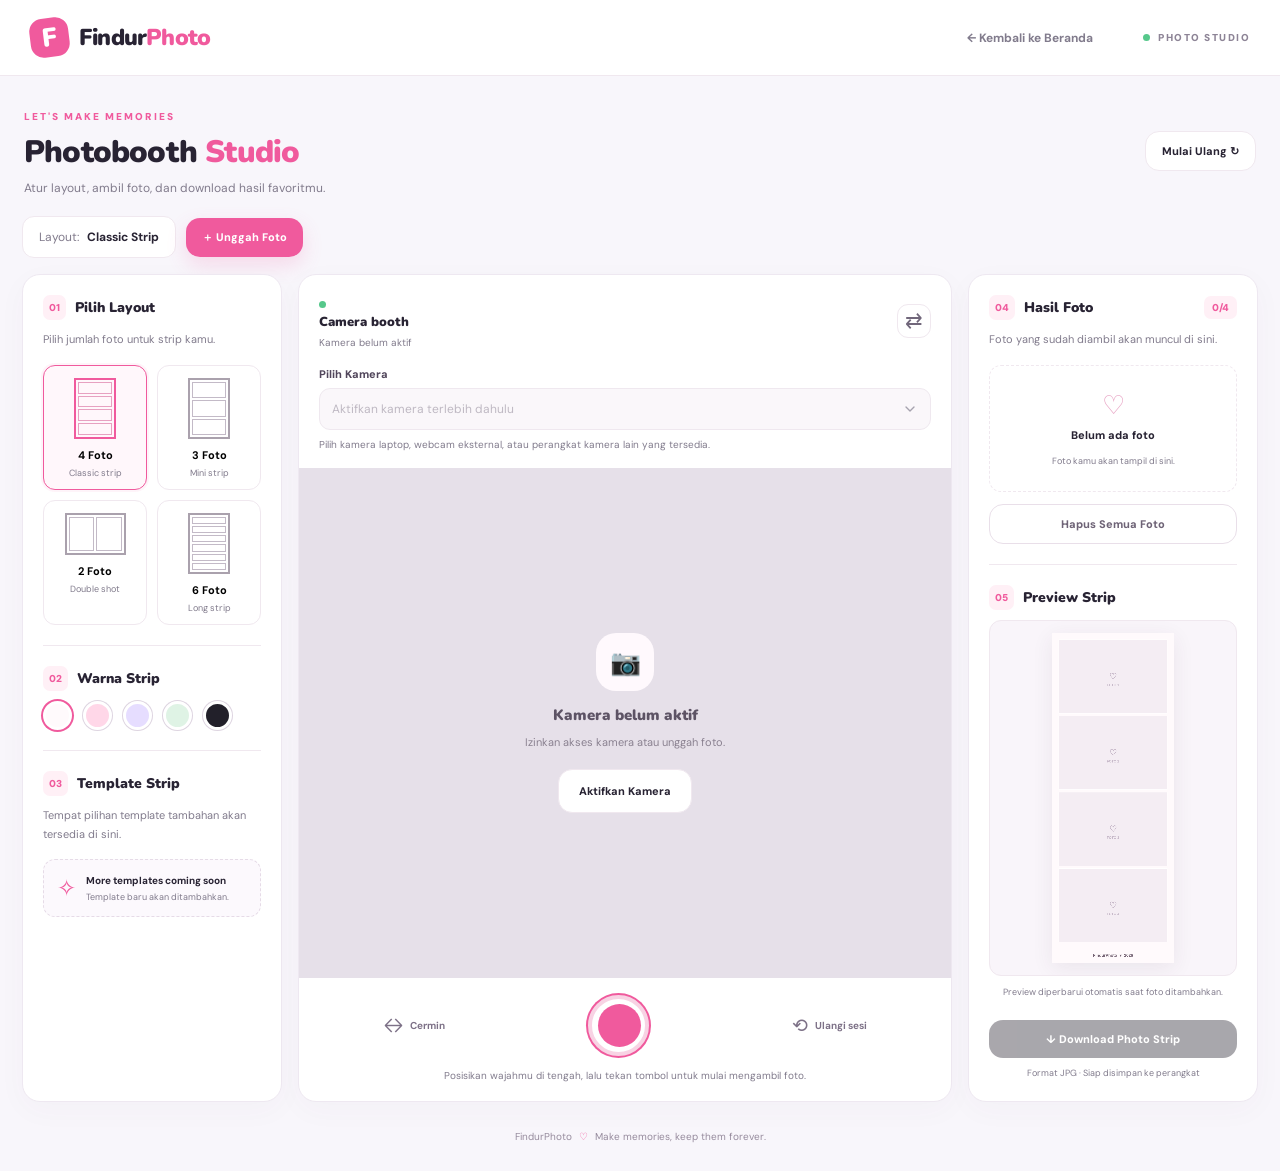
==== studio.html @ e29c5a26 "Perbaiki tampilan" ====
<!DOCTYPE html>
<html lang="id">

<head>
    <meta charset="UTF-8">
    <meta name="viewport" content="width=device-width, initial-scale=1.0">

    <title>Studio Photobooth — FindurPhoto</title>

    <link rel="stylesheet" href="style.css">
</head>

<body class="studio-page">

    <header class="site-header studio-header">

        <a class="brand" href="index.html">
            <span class="brand-mark">F</span>
            <span>
                Findur<span class="pink">Photo</span>
            </span>
        </a>

        <nav>
            <a href="index.html">← Kembali ke Beranda</a>
        </nav>

        <span class="studio-status">
            <span></span>
            PHOTO STUDIO
        </span>

    </header>

    <main class="studio-wrap">

        <div class="studio-title">

            <div>
                <span class="eyebrow">LET'S MAKE MEMORIES</span>

                <h1>
                    Photobooth <span class="pink">Studio</span>
                </h1>

                <p>
                    Atur layout, ambil foto, dan download hasil favoritmu.
                </p>
            </div>

            <button
                class="button button-light"
                id="resetAll"
                type="button"
            >
                Mulai Ulang ↻
            </button>

        </div>

        <div class="studio-toolbar">

            <span class="toolbar-pill">
                Layout:
                <strong id="layoutName">Classic Strip</strong>
            </span>

            <label class="button button-pink upload-button">
                ＋ Unggah Foto

                <input
                    id="uploadInput"
                    type="file"
                    accept="image/*"
                    multiple
                    hidden
                >
            </label>

        </div>

        <div class="studio-grid">

            <aside class="panel layout-panel">

                <div class="panel-heading">
                    <span>01</span>
                    <h2>Pilih Layout</h2>
                </div>

                <p class="muted">
                    Pilih jumlah foto untuk strip kamu.
                </p>

                <div class="layout-options" id="layoutOptions">

                    <button
                        class="layout-option active"
                        data-count="4"
                        type="button"
                    >
                        <span class="layout-icon vertical four">
                            <i></i>
                            <i></i>
                            <i></i>
                            <i></i>
                        </span>

                        <strong>4 Foto</strong>
                        <small>Classic strip</small>
                    </button>

                    <button
                        class="layout-option"
                        data-count="3"
                        type="button"
                    >
                        <span class="layout-icon vertical three">
                            <i></i>
                            <i></i>
                            <i></i>
                        </span>

                        <strong>3 Foto</strong>
                        <small>Mini strip</small>
                    </button>

                    <button
                        class="layout-option"
                        data-count="2"
                        type="button"
                    >
                        <span class="layout-icon horizontal two">
                            <i></i>
                            <i></i>
                        </span>

                        <strong>2 Foto</strong>
                        <small>Double shot</small>
                    </button>

                    <button
                        class="layout-option"
                        data-count="6"
                        type="button"
                    >
                        <span class="layout-icon vertical six">
                            <i></i>
                            <i></i>
                            <i></i>
                            <i></i>
                            <i></i>
                            <i></i>
                        </span>

                        <strong>6 Foto</strong>
                        <small>Long strip</small>
                    </button>

                </div>

                <div class="panel-divider"></div>

                <div class="panel-heading">
                    <span>02</span>
                    <h2>Warna Strip</h2>
                </div>

                <div class="color-options">

                    <button
                        class="color-choice active"
                        data-color="#fffafc"
                        aria-label="Putih"
                        style="--swatch: #fffafc"
                        type="button"
                    ></button>

                    <button
                        class="color-choice"
                        data-color="#ffd7e8"
                        aria-label="Pink"
                        style="--swatch: #ffd7e8"
                        type="button"
                    ></button>

                    <button
                        class="color-choice"
                        data-color="#e6ddff"
                        aria-label="Lilac"
                        style="--swatch: #e6ddff"
                        type="button"
                    ></button>

                    <button
                        class="color-choice"
                        data-color="#dff3e5"
                        aria-label="Mint"
                        style="--swatch: #dff3e5"
                        type="button"
                    ></button>

                    <button
                        class="color-choice"
                        data-color="#22202a"
                        aria-label="Hitam"
                        style="--swatch: #22202a"
                        type="button"
                    ></button>

                </div>

                <div class="panel-divider"></div>

                <div class="panel-heading">
                    <span>03</span>
                    <h2>Template Strip</h2>
                </div>

                <p class="muted">
                    Tempat pilihan template tambahan akan tersedia di sini.
                </p>

                <div class="template-placeholder">

                    <span>✧</span>

                    <div>
                        <strong>More templates coming soon</strong>

                        <small>
                            Template baru akan ditambahkan.
                        </small>
                    </div>

                </div>

            </aside>

            <section class="camera-panel panel">

                <div class="camera-top">

                    <div>
                        <span class="camera-live-dot"></span>

                        <strong>Camera booth</strong>

                        <small id="cameraStatus">
                            Menyiapkan kamera…
                        </small>
                    </div>

                    <button
                        class="icon-button"
                        id="switchCamera"
                        title="Ganti kamera"
                        type="button"
                    >
                        ⇄
                    </button>

                </div>

                <div class="camera-selector">

                    <label for="cameraSelect">
                        Pilih Kamera
                    </label>

                    <select id="cameraSelect" name="cameraSelect">

                        <option value="">
                            Klik Aktifkan Kamera terlebih dahulu
                        </option>

                    </select>

                    <small class="camera-selector-hint">
                        Pilih kamera laptop, webcam eksternal,
                        atau perangkat kamera lain yang tersedia.
                    </small>

                </div>

                <div class="camera-stage">

                    <video
                        id="cameraVideo"
                        autoplay
                        playsinline
                        muted
                    ></video>

                    <div
                        class="camera-placeholder"
                        id="cameraPlaceholder"
                    >

                        <div class="camera-symbol">📷</div>

                        <strong>Kamera belum aktif</strong>

                        <span>
                            Izinkan akses kamera atau unggah foto.
                        </span>

                        <button
                            class="button button-light"
                            id="enableCamera"
                            type="button"
                        >
                            Aktifkan Kamera
                        </button>

                    </div>

                    <div
                        class="countdown-overlay"
                        id="countdownOverlay"
                        hidden
                    >
                        3
                    </div>

                </div>

                <div class="camera-controls">

                    <button
                        class="control-link"
                        id="mirrorButton"
                        type="button"
                    >
                        ↔ <span>Cermin</span>
                    </button>

                    <button
                        class="shutter"
                        id="captureButton"
                        aria-label="Ambil foto"
                        type="button"
                    >
                        <span></span>
                    </button>

                    <button
                        class="control-link"
                        id="retakeButton"
                        type="button"
                    >
                        ⟲ <span>Ulangi sesi</span>
                    </button>

                </div>

                <div class="camera-hint" id="cameraHint">
                    Posisikan wajahmu di tengah, lalu tekan tombol
                    untuk mulai mengambil foto.
                </div>

            </section>

            <aside class="panel result-panel">

                <div class="panel-heading">

                    <span>04</span>

                    <h2>Hasil Foto</h2>

                    <span class="photo-counter" id="photoCounter">
                        0/4
                    </span>

                </div>

                <p class="muted">
                    Foto yang sudah diambil akan muncul di sini.
                </p>

                <div class="captured-list" id="capturedList">

                    <div class="empty-captured">
                        <span>♡</span>

                        <p>Belum ada foto</p>

                        <small>
                            Foto kamu akan tampil di sini.
                        </small>
                    </div>

                </div>

                <button
                    class="button button-outline full-button"
                    id="clearPhotos"
                    type="button"
                >
                    Hapus Semua Foto
                </button>

                <div class="panel-divider"></div>

                <div class="panel-heading">
                    <span>05</span>
                    <h2>Preview Strip</h2>
                </div>

                <div class="strip-preview-wrap">

                    <canvas
                        id="stripCanvas"
                        width="600"
                        height="1200"
                    ></canvas>

                </div>

                <p class="preview-note">
                    Preview diperbarui otomatis saat foto ditambahkan.
                </p>

                <button
                    class="button button-dark full-button"
                    id="downloadButton"
                    type="button"
                    disabled
                >
                    ↓ Download Photo Strip
                </button>

                <p class="download-note">
                    Format JPG · Siap disimpan ke perangkat
                </p>

            </aside>

        </div>

        <footer class="studio-footer">
            FindurPhoto <span>♡</span>
            Make memories, keep them forever.
        </footer>

    </main>

    <script src="studio.js"></script>

</body>
</html>
---- style.css ----
@import url('https://fonts.googleapis.com/css2?family=DM+Sans:wght@400;500;600;700&family=Nunito:wght@400;500;600;700;800;900&display=swap');

:root {
    --pink: #f05a9d;
    --pink-dark: #e7468d;
    --ink: #282333;
    --muted: #817b8c;
    --bg: #fff9fc;
    --line: #f0e8ef;
    --lilac: #eee8ff;
    --shadow: 0 16px 50px rgba(86, 53, 82, .08);
}

* {
    box-sizing: border-box;
}

html {
    scroll-behavior: smooth;
}

body {
    margin: 0;
    background: var(--bg);
    color: var(--ink);
    font-family: 'DM Sans', sans-serif;
}

a {
    color: inherit;
    text-decoration: none;
}

button,
input,
select,
textarea {
    font: inherit;
}

button {
    cursor: pointer;
}

button:focus-visible,
select:focus-visible,
input:focus-visible,
a:focus-visible {
    outline: 3px solid #f05a9d55;
    outline-offset: 3px;
}

.wrap {
    width: min(1180px, calc(100% - 48px));
    margin: auto;
}

.site-header {
    height: 88px;
    display: flex;
    align-items: center;
    justify-content: space-between;
    gap: 25px;
}

.brand {
    display: flex;
    align-items: center;
    gap: 10px;
    font: 900 23px 'Nunito', sans-serif;
    letter-spacing: -.8px;
}

.brand-mark {
    width: 39px;
    height: 39px;
    border-radius: 13px;
    background: var(--pink);
    color: white;
    display: grid;
    place-items: center;
    font-size: 26px;
    transform: rotate(-7deg);
    flex-shrink: 0;
}

.pink {
    color: var(--pink);
}

nav {
    display: flex;
    gap: 35px;
    font-size: 14px;
    font-weight: 700;
}

nav a {
    transition: color .2s ease;
}

nav a:hover,
.text-link:hover {
    color: var(--pink);
}

.button {
    display: inline-flex;
    align-items: center;
    justify-content: center;
    gap: 12px;
    border: 0;
    border-radius: 14px;
    padding: 14px 20px;
    font-size: 13px;
    font-weight: 800;
    transition: transform .2s ease, background .2s ease, box-shadow .2s ease;
    white-space: nowrap;
}

.button:hover {
    transform: translateY(-2px);
}

.button:active {
    transform: translateY(0);
}

.button-pink {
    background: var(--pink);
    color: white;
    box-shadow: 0 8px 20px #f05a9d30;
}

.button-pink:hover {
    background: var(--pink-dark);
    box-shadow: 0 10px 24px #f05a9d40;
}

.button-dark {
    background: #292531;
    color: white;
}

.button-dark:hover {
    background: #41384a;
}

.button-light {
    background: white;
    border: 1px solid var(--line);
    color: var(--ink);
}

.button-light:hover {
    border-color: #e9b3ce;
    background: #fff8fc;
}

.hero {
    min-height: 510px;
    display: grid;
    grid-template-columns: 1fr 1fr;
    align-items: center;
    padding-top: 20px;
    padding-bottom: 45px;
}

.hero-copy {
    padding: 35px 0;
}

.eyebrow {
    font-size: 10px;
    letter-spacing: 2px;
    font-weight: 900;
    color: var(--pink);
    display: inline-flex;
    align-items: center;
    gap: 8px;
}

.eyebrow-dot {
    width: 7px;
    height: 7px;
    background: var(--pink);
    border-radius: 50%;
}

h1,
h2,
h3,
p {
    margin-top: 0;
}

.hero h1 {
    font: 900 clamp(43px, 5vw, 66px)/1.08 'Nunito', sans-serif;
    letter-spacing: -2px;
    margin: 20px 0;
}

.hero-copy > p {
    font-size: 15px;
    line-height: 1.9;
    color: var(--muted);
    max-width: 465px;
}

.hero-actions {
    display: flex;
    align-items: center;
    gap: 25px;
    margin-top: 27px;
}

.text-link {
    font-size: 13px;
    font-weight: 800;
    transition: color .2s ease;
}

.hero-note {
    display: flex;
    align-items: center;
    gap: 12px;
    margin-top: 32px;
    color: var(--muted);
    font-size: 12px;
}

.avatar-stack {
    display: flex;
}

.avatar-stack span {
    width: 27px;
    height: 27px;
    border-radius: 50%;
    display: grid;
    place-items: center;
    background: #ffe0ee;
    border: 2px solid var(--bg);
    margin-right: -7px;
    color: #d94b8a;
}

.avatar-stack span:nth-child(2) {
    background: #e8e0ff;
}

.avatar-stack span:nth-child(3) {
    background: #dff3e5;
}

.hero-art {
    height: 440px;
    position: relative;
    display: flex;
    align-items: center;
    justify-content: center;
    background: radial-gradient(
        ellipse at center,
        #ffe8f2 0,
        rgba(255, 232, 242, .5) 42%,
        transparent 70%
    );
}

.photo-card {
    background: white;
    padding: 12px 12px 16px;
    box-shadow: 0 18px 55px #9e6c8830;
    border-radius: 4px;
    width: 155px;
    position: absolute;
}

.photo-card-back {
    transform: rotate(-13deg) translate(-80px, 12px);
}

.photo-card-front {
    transform: rotate(8deg) translate(55px, 5px);
    z-index: 2;
}

.mock-photo {
    height: 95px;
    border-radius: 2px;
    margin-bottom: 7px;
    display: grid;
    place-items: center;
    font-size: 32px;
    color: #fff;
}

.mock-a {
    background: linear-gradient(140deg, #e8bad0, #8e647c);
}

.mock-b {
    background: linear-gradient(140deg, #d7c3f0, #9a83ba);
}

.mock-c {
    background: linear-gradient(140deg, #f4c6c8, #d98eaa);
}

.mock-d {
    height: 104px;
    background: linear-gradient(140deg, #e9c5d4, #b57b98);
}

.mock-e {
    height: 104px;
    background: linear-gradient(140deg, #b7a8d9, #8a79ae);
}

.mock-f {
    height: 104px;
    background: linear-gradient(140deg, #eac7ab, #cb8b88);
}

.mock-caption {
    text-align: center;
    font: 800 8px 'Nunito', sans-serif;
    letter-spacing: 1px;
    color: #8d7b8c;
    padding-top: 3px;
}

.sticker {
    position: absolute;
    z-index: 3;
    right: 8%;
    bottom: 36px;
    transform: rotate(9deg);
    background: #fff0a9;
    border-radius: 50%;
    width: 86px;
    height: 86px;
    display: grid;
    place-content: center;
    text-align: center;
    font: 900 14px 'Nunito', sans-serif;
    box-shadow: 0 8px 25px #8e6d4c20;
}

.sticker span {
    color: var(--pink);
}

.sparkle {
    position: absolute;
    color: var(--pink);
    font-size: 35px;
}

.sparkle-one {
    top: 48px;
    right: 16%;
}

.sparkle-two {
    left: 12%;
    bottom: 76px;
}

.feature-band {
    display: grid;
    grid-template-columns: repeat(3, 1fr);
    background: white;
    border: 1px solid #f5edf3;
    border-radius: 22px;
    padding: 26px 30px;
    box-shadow: var(--shadow);
    gap: 15px;
}

.feature {
    display: flex;
    align-items: center;
    gap: 15px;
    padding: 5px 15px;
    border-right: 1px solid var(--line);
}

.feature:last-child {
    border: 0;
}

.feature-icon {
    width: 45px;
    height: 45px;
    flex-shrink: 0;
    border-radius: 15px;
    display: grid;
    place-items: center;
    font-size: 22px;
    font-weight: 900;
}

.pink-bg {
    background: #ffe2ef;
    color: var(--pink);
}

.lilac-bg {
    background: #eee6ff;
    color: #9474dd;
}

.yellow-bg {
    background: #fff0cb;
    color: #d69a27;
}

.feature h3 {
    font: 800 14px 'Nunito', sans-serif;
    margin: 0 0 5px;
}

.feature p {
    font-size: 11px;
    color: var(--muted);
    margin: 0;
}

.how-section {
    padding: 100px 0 80px;
}

.section-heading {
    text-align: center;
    max-width: 530px;
    margin: 0 auto 38px;
}

.section-heading h2,
.inspiration h2 {
    font: 900 34px 'Nunito', sans-serif;
    letter-spacing: -1px;
    margin: 12px 0;
}

.section-heading p,
.inspiration p {
    color: var(--muted);
    font-size: 13px;
    line-height: 1.8;
}

.steps {
    display: grid;
    grid-template-columns: repeat(3, 1fr);
    gap: 20px;
}

.steps article {
    position: relative;
    padding: 27px;
    border-radius: 20px;
    background: white;
    border: 1px solid var(--line);
}

.step-number {
    font: 900 12px 'Nunito', sans-serif;
    color: var(--pink);
}

.step-emoji {
    font-size: 32px;
    margin: 22px 0 16px;
}

.steps h3 {
    font: 900 17px 'Nunito', sans-serif;
    margin-bottom: 9px;
}

.steps p {
    font-size: 12px;
    line-height: 1.8;
    color: var(--muted);
    margin-bottom: 0;
}

.inspiration {
    padding: 33px 38px;
    border-radius: 24px;
    background: #f9e7f1;
    display: flex;
    align-items: center;
    justify-content: space-between;
    margin-bottom: 65px;
    gap: 24px;
}

.inspiration h2 {
    margin-bottom: 7px;
}

.inspiration p {
    margin: 0;
}

.site-footer {
    min-height: 82px;
    display: flex;
    align-items: center;
    justify-content: space-between;
    border-top: 1px solid var(--line);
    font-size: 11px;
    color: var(--muted);
    gap: 16px;
}

.site-footer .brand {
    color: var(--ink);
    font-size: 18px;
}

.site-footer .brand-mark {
    width: 30px;
    height: 30px;
    font-size: 19px;
    border-radius: 10px;
}

.studio-page {
    background: #f8f6fb;
    min-height: 100vh;
}

.studio-header {
    padding: 0 30px;
    background: #fff;
    border-bottom: 1px solid var(--line);
    height: 76px;
    display: flex;
    align-items: center;
}

.studio-header nav {
    margin-left: auto;
    margin-right: 25px;
}

.studio-header nav a {
    font-size: 12px;
    color: var(--muted);
}

.studio-status {
    font-size: 10px;
    letter-spacing: 1.5px;
    font-weight: 900;
    color: #8d8496;
    display: flex;
    align-items: center;
    gap: 8px;
}

.studio-status span,
.camera-live-dot {
    width: 7px;
    height: 7px;
    border-radius: 50%;
    background: #56c88b;
    display: inline-block;
    flex-shrink: 0;
}

.studio-wrap {
    width: min(1440px, calc(100% - 44px));
    margin: 0 auto;
}

.studio-title {
    display: flex;
    justify-content: space-between;
    align-items: center;
    padding: 28px 2px 18px;
    gap: 16px;
}

.studio-title h1 {
    font: 900 31px 'Nunito', sans-serif;
    letter-spacing: -.8px;
    margin: 6px 0;
}

.studio-title p {
    font-size: 12px;
    color: var(--muted);
    margin: 0;
    line-height: 1.6;
}

.studio-title .button {
    font-size: 11px;
    padding: 12px 16px;
}

.studio-toolbar {
    display: flex;
    align-items: center;
    gap: 10px;
    margin-bottom: 16px;
}

.toolbar-pill {
    background: #fff;
    border: 1px solid var(--line);
    border-radius: 12px;
    padding: 12px 16px;
    font-size: 12px;
    color: var(--muted);
}

.toolbar-pill strong {
    color: var(--ink);
    margin-left: 5px;
}

.upload-button {
    font-size: 11px;
    padding: 12px 16px;
    cursor: pointer;
}

.studio-grid {
    display: grid;
    grid-template-columns: 260px minmax(360px, 1fr) 290px;
    gap: 16px;
    align-items: stretch;
}

.panel {
    background: white;
    border: 1px solid #eee8f1;
    border-radius: 18px;
    padding: 20px;
    box-shadow: 0 8px 30px #51405c08;
    min-width: 0;
}

.panel-heading {
    display: flex;
    align-items: center;
    gap: 9px;
    margin-bottom: 10px;
}

.panel-heading > span:first-child {
    font-size: 10px;
    font-weight: 900;
    color: var(--pink);
    background: #fff0f6;
    border-radius: 7px;
    padding: 6px;
}

.panel-heading h2 {
    font: 900 14px 'Nunito', sans-serif;
    margin: 0;
    flex: 1;
}

.muted {
    font-size: 11px;
    color: var(--muted);
    line-height: 1.7;
    margin-bottom: 16px;
}

.layout-options {
    display: grid;
    grid-template-columns: 1fr 1fr;
    gap: 10px;
}

.layout-option {
    border: 1px solid var(--line);
    border-radius: 12px;
    background: #fff;
    padding: 12px 6px 10px;
    display: flex;
    align-items: center;
    flex-direction: column;
    gap: 5px;
    min-width: 0;
    transition: border-color .2s ease, background .2s ease;
}

.layout-option:hover {
    border-color: #edb2cd;
}

.layout-option.active {
    border: 1.5px solid var(--pink);
    background: #fff7fb;
    box-shadow: 0 0 0 2px #f05a9d10;
}

.layout-option strong {
    font-size: 11px;
}

.layout-option small {
    font-size: 9px;
    color: var(--muted);
}

.layout-icon {
    width: 42px;
    height: 61px;
    border: 2px solid #aaa1ad;
    padding: 2px;
    display: flex;
    gap: 2px;
    margin-bottom: 4px;
}

.layout-icon.vertical {
    flex-direction: column;
}

.layout-icon.horizontal {
    width: 61px;
    height: 42px;
    flex-direction: row;
}

.layout-icon i {
    display: block;
    border: 1px solid #c3bac7;
    flex: 1;
    min-height: 0;
}

.layout-option.active .layout-icon {
    border-color: var(--pink);
}

.layout-option.active .layout-icon i {
    border-color: #e7a1c1;
}

.panel-divider {
    height: 1px;
    background: var(--line);
    margin: 20px 0;
}

.color-options {
    display: flex;
    flex-wrap: wrap;
    gap: 11px;
}

.color-choice {
    width: 29px;
    height: 29px;
    flex-shrink: 0;
    border-radius: 50%;
    background: var(--swatch);
    border: 3px solid white;
    box-shadow: 0 0 0 1px #ded5e1;
    transition: box-shadow .2s ease, transform .2s ease;
}

.color-choice:hover {
    transform: scale(1.08);
}

.color-choice.active {
    box-shadow: 0 0 0 2px var(--pink);
}

.template-placeholder {
    border: 1px dashed #e6dbe7;
    background: #fcf9fd;
    border-radius: 12px;
    padding: 13px;
    display: flex;
    align-items: center;
    gap: 10px;
}

.template-placeholder > span {
    font-size: 23px;
    color: var(--pink);
}

.template-placeholder strong,
.template-placeholder small {
    display: block;
}

.template-placeholder strong {
    font-size: 10px;
}

.template-placeholder small {
    font-size: 9px;
    color: var(--muted);
    margin-top: 4px;
}

.camera-panel {
    padding: 0;
    overflow: hidden;
    display: flex;
    flex-direction: column;
}

.camera-top {
    display: flex;
    align-items: center;
    justify-content: space-between;
    gap: 12px;
    padding: 17px 20px;
}

.camera-top > div {
    min-width: 0;
}

.camera-top strong {
    font: 900 13px 'Nunito', sans-serif;
    display: block;
}

.camera-top small {
    font-size: 10px;
    color: var(--muted);
    display: block;
    margin-top: 4px;
    line-height: 1.5;
}

.camera-live-dot {
    margin-right: 6px;
}

.icon-button {
    width: 34px;
    height: 34px;
    flex-shrink: 0;
    border-radius: 11px;
    border: 1px solid var(--line);
    background: white;
    font-size: 21px;
    color: #71677b;
    display: grid;
    place-items: center;
    transition: background .2s ease, border-color .2s ease;
}

.icon-button:hover {
    background: #fff4f9;
    border-color: #edb2cd;
}

.camera-selector {
    padding: 0 20px 15px;
    display: flex;
    flex-direction: column;
    gap: 7px;
}

.camera-selector label {
    color: #51465b;
    font-size: 11px;
    font-weight: 800;
}

.camera-selector select {
    width: 100%;
    min-width: 0;
    min-height: 42px;
    padding: 10px 38px 10px 12px;
    border: 1px solid #e9dfe9;
    border-radius: 11px;
    background-color: #fff;
    color: var(--ink);
    font-size: 12px;
    outline: none;
    cursor: pointer;
    appearance: none;
    -webkit-appearance: none;
    background-image: url("data:image/svg+xml,%3Csvg xmlns='http://www.w3.org/2000/svg' width='16' height='16' viewBox='0 0 24 24' fill='none' stroke='%23817b8c' stroke-width='2' stroke-linecap='round' stroke-linejoin='round'%3E%3Cpath d='m6 9 6 6 6-6'/%3E%3C/svg%3E");
    background-repeat: no-repeat;
    background-position: right 12px center;
    transition: border-color .2s ease, box-shadow .2s ease;
}

.camera-selector select:hover {
    border-color: #e6b1cb;
}

.camera-selector select:focus {
    border-color: var(--pink);
    box-shadow: 0 0 0 3px #f05a9d18;
}

.camera-selector select:disabled {
    background-color: #f8f5f8;
    color: #a49baa;
    cursor: not-allowed;
}

.camera-selector select option {
    background: white;
    color: var(--ink);
    padding: 8px;
}

.camera-selector-hint {
    font-size: 10px;
    line-height: 1.6;
    color: var(--muted);
}

.camera-stage {
    position: relative;
    width: 100%;
    background: #e6e0e9;
    min-height: 350px;
    flex: 1;
    overflow: hidden;
    display: flex;
    align-items: center;
    justify-content: center;
    isolation: isolate;
}

.camera-stage video {
    width: 100%;
    height: 100%;
    min-height: 350px;
    max-height: 560px;
    object-fit: cover;
    display: none;
    transform: scaleX(1);
    background: #e6e0e9;
}

.camera-stage video.active {
    display: block;
}

.camera-placeholder {
    position: absolute;
    inset: 0;
    display: flex;
    flex-direction: column;
    align-items: center;
    justify-content: center;
    gap: 9px;
    text-align: center;
    padding: 25px;
    color: #5d5365;
}

.camera-placeholder[hidden] {
    display: none;
}

.camera-symbol {
    width: 58px;
    height: 58px;
    border-radius: 20px;
    background: #fff9fd;
    display: grid;
    place-items: center;
    font-size: 25px;
    margin-bottom: 5px;
}

.camera-placeholder strong {
    font: 900 15px 'Nunito', sans-serif;
}

.camera-placeholder span {
    font-size: 11px;
    color: #8a8190;
    margin-bottom: 8px;
    line-height: 1.6;
}

.camera-placeholder .button {
    font-size: 11px;
}

.countdown-overlay {
    position: absolute;
    inset: 0;
    z-index: 3;
    display: grid;
    place-items: center;
    background: #21172b44;
    color: white;
    font: 900 100px 'Nunito', sans-serif;
    text-shadow: 0 3px 15px #0005;
    pointer-events: none;
}

.countdown-overlay[hidden] {
    display: none;
}

.camera-controls {
    display: flex;
    align-items: center;
    justify-content: space-around;
    gap: 10px;
    padding: 17px 14px 12px;
}

.control-link {
    border: 0;
    background: transparent;
    color: #7d7187;
    display: flex;
    align-items: center;
    justify-content: center;
    gap: 7px;
    font-size: 19px;
    padding: 8px;
    border-radius: 10px;
    transition: color .2s ease, background .2s ease;
}

.control-link:hover {
    color: var(--pink);
    background: #fff4f9;
}

.control-link span {
    font-size: 10px;
    font-weight: 700;
}

.shutter {
    width: 61px;
    height: 61px;
    flex-shrink: 0;
    border-radius: 50%;
    border: 4px solid #f8d3e4;
    background: white;
    display: grid;
    place-items: center;
    box-shadow: 0 0 0 2px var(--pink);
    transition: transform .2s ease, box-shadow .2s ease;
}

.shutter:hover:not(:disabled) {
    transform: scale(1.04);
    box-shadow: 0 0 0 3px var(--pink), 0 5px 15px #f05a9d35;
}

.shutter span {
    width: 43px;
    height: 43px;
    border-radius: 50%;
    background: var(--pink);
    display: block;
}

.shutter:disabled {
    opacity: .5;
    cursor: wait;
    transform: none;
}

.camera-hint {
    text-align: center;
    color: var(--muted);
    font-size: 10px;
    line-height: 1.6;
    padding: 0 12px 17px;
    margin: 0;
}

.photo-counter {
    font-size: 10px;
    color: var(--pink);
    font-weight: 900;
    background: #fff0f6;
    padding: 5px 8px;
    border-radius: 7px;
    white-space: nowrap;
}

.captured-list {
    display: grid;
    grid-template-columns: 1fr 1fr;
    gap: 8px;
    max-height: 220px;
    overflow: auto;
    overscroll-behavior: contain;
}

.empty-captured {
    grid-column: 1 / -1;
    text-align: center;
    padding: 22px 4px;
    border: 1px dashed var(--line);
    border-radius: 12px;
    color: var(--muted);
}

.empty-captured > span {
    font-size: 26px;
    color: #e7a2c3;
}

.empty-captured p {
    font-size: 11px;
    font-weight: 800;
    color: var(--ink);
    margin: 6px 0;
}

.empty-captured small {
    font-size: 9px;
    line-height: 1.6;
}

.captured-item {
    position: relative;
    aspect-ratio: 4 / 3;
    border-radius: 9px;
    overflow: hidden;
    background: #f4edf4;
}

.captured-item img {
    width: 100%;
    height: 100%;
    object-fit: cover;
    display: block;
}

.captured-item span {
    position: absolute;
    top: 5px;
    left: 5px;
    background: #ffffffdf;
    border-radius: 6px;
    font-size: 9px;
    font-weight: 900;
    padding: 4px 6px;
}

.captured-item button {
    position: absolute;
    right: 5px;
    top: 5px;
    width: 23px;
    height: 23px;
    border: 0;
    border-radius: 50%;
    background: #fff;
    color: #d94b8a;
    display: grid;
    place-items: center;
    padding: 0;
    transition: background .2s ease;
}

.captured-item button:hover {
    background: #ffe5f0;
}

.button-outline {
    background: #fff;
    border: 1px solid #e9dfe9;
    color: #6e6376;
}

.button-outline:hover {
    background: #fff7fb;
    border-color: #e9b3ce;
}

.full-button {
    width: 100%;
    font-size: 11px;
    padding: 12px;
    margin-top: 12px;
}

.strip-preview-wrap {
    width: 100%;
    background: #f9f5fa;
    border: 1px solid var(--line);
    border-radius: 12px;
    padding: 12px;
    display: flex;
    justify-content: center;
    align-items: flex-start;
    max-height: 360px;
    overflow: auto;
    overscroll-behavior: contain;
}

#stripCanvas {
    display: block;
    width: auto;
    height: auto;
    max-width: 100%;
    max-height: 330px;
    object-fit: contain;
    box-shadow: 0 5px 20px #45364b15;
}

.preview-note,
.download-note {
    font-size: 9px;
    line-height: 1.6;
    text-align: center;
    color: var(--muted);
    margin: 9px 0;
}

.button-dark:disabled {
    opacity: .4;
    cursor: not-allowed;
    transform: none;
}

.download-note {
    margin: 8px 0 0;
}

.studio-footer {
    text-align: center;
    padding: 28px 0;
    color: #968b9d;
    font-size: 10px;
}

.studio-footer span {
    color: var(--pink);
    padding: 0 4px;
}

@media (max-width: 1050px) {
    .studio-grid {
        grid-template-columns: 230px minmax(0, 1fr);
    }

    .result-panel {
        grid-column: 1 / -1;
        display: grid;
        grid-template-columns: minmax(0, 1fr) minmax(0, 1fr);
        gap: 0 22px;
    }

    .result-panel > .panel-heading:first-child,
    .result-panel > p,
    .captured-list,
    .result-panel > .button-outline {
        grid-column: 1;
    }

    .result-panel > .panel-divider,
    .result-panel > .panel-heading:nth-of-type(2),
    .strip-preview-wrap,
    .preview-note,
    .result-panel > .button-dark,
    .download-note {
        grid-column: 2;
    }

    .result-panel > .panel-divider {
        grid-row: 1;
    }

    .result-panel > .panel-heading:nth-of-type(2) {
        grid-row: 2;
    }

    .strip-preview-wrap {
        grid-row: 3 / 5;
    }

    .preview-note {
        grid-row: 5;
    }

    .result-panel > .button-dark {
        grid-row: 6;
    }

    .download-note {
        grid-row: 7;
    }

    .captured-list {
        max-height: 240px;
    }

    .hero-art {
        transform: scale(.92);
    }
}

@media (max-width: 700px) {
    .wrap {
        width: calc(100% - 32px);
    }

    .site-header {
        height: 72px;
    }

    .site-header nav {
        display: none;
    }

    .header-cta {
        font-size: 11px;
        padding: 11px 13px;
    }

    .brand {
        font-size: 20px;
    }

    .hero {
        grid-template-columns: 1fr;
        padding-top: 5px;
    }

    .hero-copy {
        padding: 38px 0 5px;
    }

    .hero h1 {
        font-size: 49px;
    }

    .hero-art {
        height: 330px;
        transform: none;
    }

    .photo-card {
        width: 125px;
    }

    .mock-photo {
        height: 74px;
    }

    .mock-d,
    .mock-e,
    .mock-f {
        height: 82px;
    }

    .photo-card-back {
        transform: rotate(-13deg) translate(-55px, 5px);
    }

    .photo-card-front {
        transform: rotate(8deg) translate(43px, 0);
    }

    .feature-band {
        grid-template-columns: 1fr;
        padding: 15px 18px;
        gap: 0;
    }

    .feature {
        border-right: 0;
        border-bottom: 1px solid var(--line);
        padding: 13px 4px;
    }

    .feature:last-child {
        border-bottom: 0;
    }

    .how-section {
        padding: 65px 0 55px;
    }

    .section-heading h2,
    .inspiration h2 {
        font-size: 28px;
    }

    .steps {
        grid-template-columns: 1fr;
    }

    .steps article {
        padding: 20px;
    }

    .step-emoji {
        margin: 12px 0;
    }

    .inspiration {
        padding: 25px;
        display: block;
    }

    .inspiration .button {
        margin-top: 20px;
    }

    .site-footer {
        gap: 12px;
        flex-wrap: wrap;
        padding: 20px 0;
    }

    .site-footer > span {
        font-size: 9px;
    }

    .studio-header {
        padding: 0 16px;
        gap: 12px;
    }

    .studio-header nav {
        display: block;
        margin: 0 auto 0 0;
        gap: 12px;
    }

    .studio-header nav a {
        font-size: 11px;
    }

    .studio-status {
        display: none;
    }

    .studio-wrap {
        width: calc(100% - 24px);
    }

    .studio-title {
        align-items: flex-start;
        gap: 10px;
        padding-top: 22px;
    }

    .studio-title h1 {
        font-size: 26px;
    }

    .studio-title p {
        max-width: 240px;
        line-height: 1.6;
    }

    .studio-title .button {
        font-size: 10px;
        padding: 10px;
    }

    .studio-grid {
        grid-template-columns: minmax(0, 1fr);
        gap: 13px;
    }

    .layout-panel {
        order: 1;
    }

    .camera-panel {
        order: 0;
    }

    .result-panel {
        order: 2;
        display: block;
    }

    .layout-options {
        grid-template-columns: repeat(4, minmax(0, 1fr));
        gap: 6px;
    }

    .layout-option {
        padding: 10px 3px;
    }

    .layout-option strong {
        font-size: 10px;
    }

    .layout-option small {
        font-size: 8px;
    }

    .layout-icon {
        transform: scale(.85);
        margin: -2px 0 0;
    }

    .studio-toolbar {
        flex-wrap: wrap;
    }

    .toolbar-pill,
    .upload-button {
        padding: 10px 12px;
        font-size: 11px;
    }

    .camera-top {
        padding: 15px 16px;
    }

    .camera-selector {
        padding: 0 16px 13px;
    }

    .camera-selector select {
        min-height: 44px;
        font-size: 12px;
    }

    .camera-stage,
    .camera-stage video {
        min-height: 280px;
    }

    .camera-stage video {
        max-height: 420px;
    }

    .camera-placeholder {
        padding: 18px;
    }

    .camera-placeholder strong {
        font-size: 14px;
    }

    .camera-placeholder span {
        max-width: 260px;
    }

    .camera-controls {
        padding: 14px 10px 10px;
    }

    .control-link {
        gap: 5px;
        font-size: 17px;
        padding: 7px 5px;
    }

    .control-link span {
        font-size: 9px;
    }

    .shutter {
        width: 56px;
        height: 56px;
    }

    .shutter span {
        width: 39px;
        height: 39px;
    }

    .camera-hint {
        padding: 0 14px 15px;
    }

    .captured-list {
        max-height: 300px;
    }

    .strip-preview-wrap {
        max-height: 430px;
    }

    #stripCanvas {
        max-height: 400px;
    }

    .studio-footer {
        padding: 22px 0;
    }
}

@media (max-width: 380px) {
    .brand {
        font-size: 17px;
        gap: 7px;
    }

    .brand-mark {
        width: 34px;
        height: 34px;
        font-size: 22px;
    }

    .studio-header {
        padding: 0 10px;
    }

    .studio-header nav {
        gap: 8px;
    }

    .studio-header nav a {
        font-size: 10px;
    }

    .studio-title {
        flex-direction: column;
    }

    .studio-title p {
        max-width: none;
    }

    .studio-title .button {
        align-self: flex-start;
    }

    .panel {
        padding: 15px;
    }

    .camera-panel {
        padding: 0;
    }

    .camera-selector {
        padding: 0 15px 12px;
    }

    .camera-stage,
    .camera-stage video {
        min-height: 240px;
    }

    .layout-options {
        gap: 4px;
    }

    .layout-option strong {
        font-size: 9px;
    }

    .layout-option small {
        font-size: 7px;
    }
}
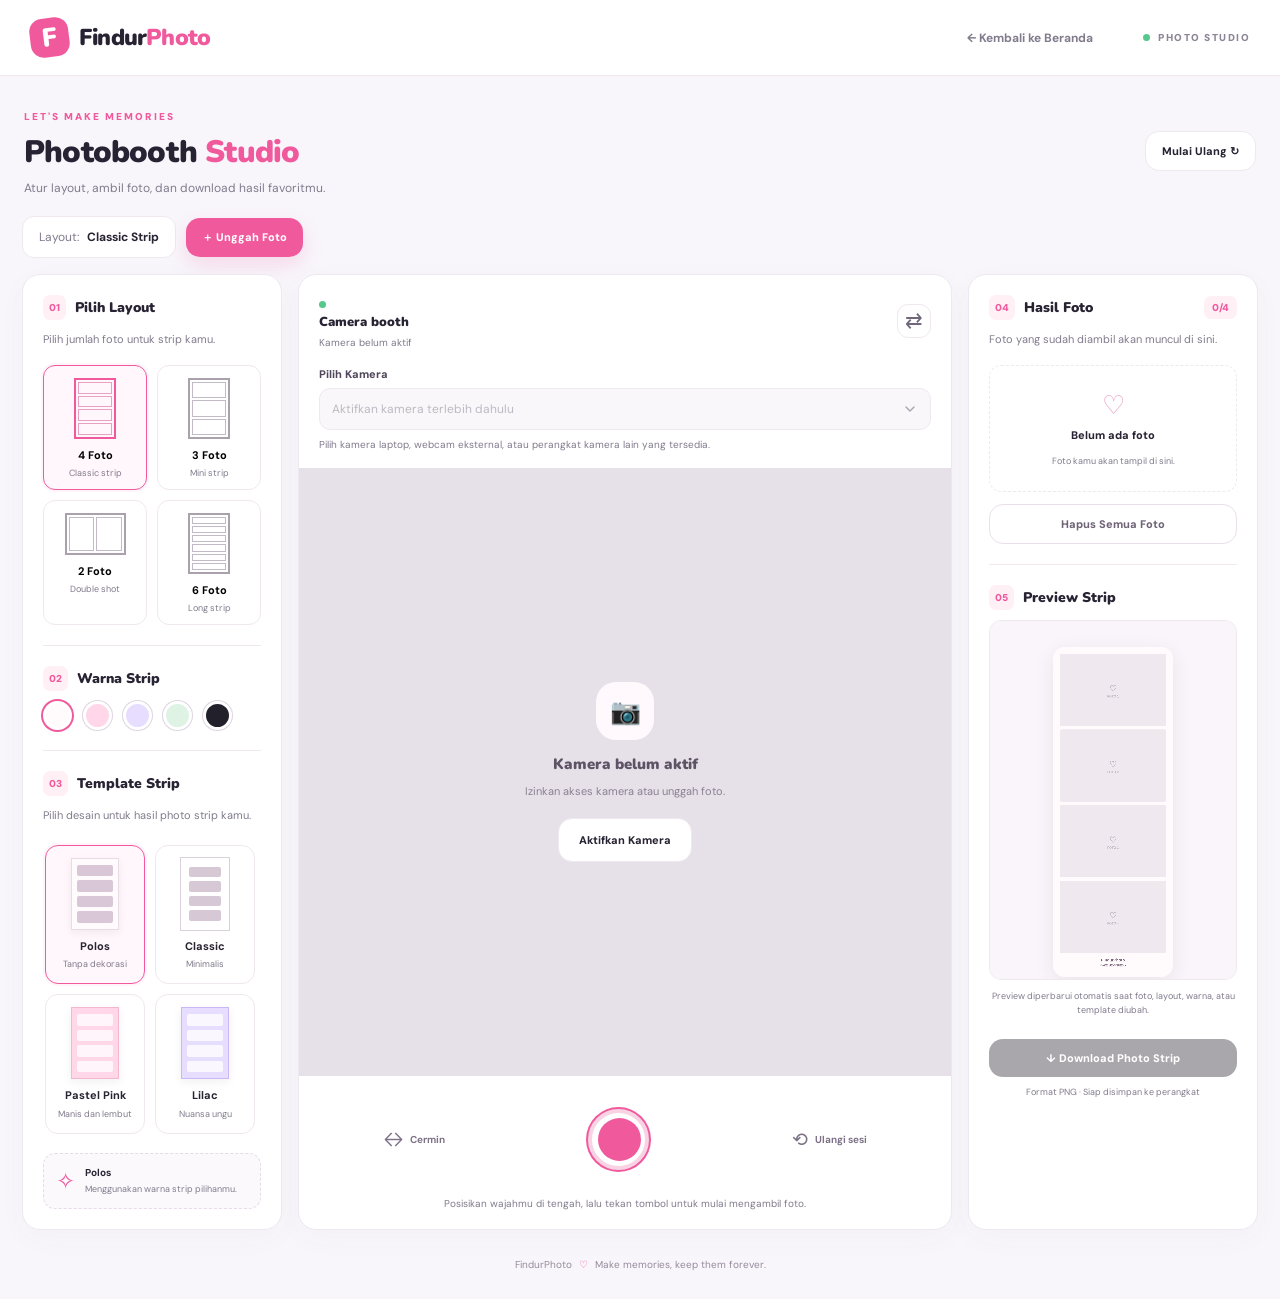
==== commit 7fe0cefb: "Add opsi template" ====
--- a/studio.html
+++ b/studio.html
@@ -1,452 +1,164 @@
 <!DOCTYPE html>
 <html lang="id">
-
 <head>
     <meta charset="UTF-8">
     <meta name="viewport" content="width=device-width, initial-scale=1.0">
-
     <title>Studio Photobooth — FindurPhoto</title>
-
     <link rel="stylesheet" href="style.css">
 </head>
-
 <body class="studio-page">
-
     <header class="site-header studio-header">
-
         <a class="brand" href="index.html">
             <span class="brand-mark">F</span>
-            <span>
-                Findur<span class="pink">Photo</span>
-            </span>
+            <span>Findur<span class="pink">Photo</span></span>
         </a>
-
-        <nav>
-            <a href="index.html">← Kembali ke Beranda</a>
-        </nav>
-
-        <span class="studio-status">
-            <span></span>
-            PHOTO STUDIO
-        </span>
-
+        <nav><a href="index.html">← Kembali ke Beranda</a></nav>
+        <span class="studio-status"><span></span> PHOTO STUDIO</span>
     </header>
 
     <main class="studio-wrap">
-
         <div class="studio-title">
-
             <div>
                 <span class="eyebrow">LET'S MAKE MEMORIES</span>
-
-                <h1>
-                    Photobooth <span class="pink">Studio</span>
-                </h1>
-
-                <p>
-                    Atur layout, ambil foto, dan download hasil favoritmu.
-                </p>
+                <h1>Photobooth <span class="pink">Studio</span></h1>
+                <p>Atur layout, ambil foto, dan download hasil favoritmu.</p>
             </div>
-
-            <button
-                class="button button-light"
-                id="resetAll"
-                type="button"
-            >
-                Mulai Ulang ↻
-            </button>
-
+            <button class="button button-light" id="resetAll" type="button">Mulai Ulang ↻</button>
         </div>
 
         <div class="studio-toolbar">
-
-            <span class="toolbar-pill">
-                Layout:
-                <strong id="layoutName">Classic Strip</strong>
-            </span>
-
+            <span class="toolbar-pill">Layout: <strong id="layoutName">Classic Strip</strong></span>
             <label class="button button-pink upload-button">
                 ＋ Unggah Foto
-
-                <input
-                    id="uploadInput"
-                    type="file"
-                    accept="image/*"
-                    multiple
-                    hidden
-                >
+                <input id="uploadInput" type="file" accept="image/*" multiple hidden>
             </label>
-
         </div>
 
         <div class="studio-grid">
-
             <aside class="panel layout-panel">
-
-                <div class="panel-heading">
-                    <span>01</span>
-                    <h2>Pilih Layout</h2>
-                </div>
-
-                <p class="muted">
-                    Pilih jumlah foto untuk strip kamu.
-                </p>
+                <div class="panel-heading"><span>01</span><h2>Pilih Layout</h2></div>
+                <p class="muted">Pilih jumlah foto untuk strip kamu.</p>
 
                 <div class="layout-options" id="layoutOptions">
-
-                    <button
-                        class="layout-option active"
-                        data-count="4"
-                        type="button"
-                    >
-                        <span class="layout-icon vertical four">
-                            <i></i>
-                            <i></i>
-                            <i></i>
-                            <i></i>
-                        </span>
-
-                        <strong>4 Foto</strong>
-                        <small>Classic strip</small>
+                    <button class="layout-option active" data-count="4" type="button">
+                        <span class="layout-icon vertical four"><i></i><i></i><i></i><i></i></span>
+                        <strong>4 Foto</strong><small>Classic strip</small>
                     </button>
-
-                    <button
-                        class="layout-option"
-                        data-count="3"
-                        type="button"
-                    >
-                        <span class="layout-icon vertical three">
-                            <i></i>
-                            <i></i>
-                            <i></i>
-                        </span>
-
-                        <strong>3 Foto</strong>
-                        <small>Mini strip</small>
+                    <button class="layout-option" data-count="3" type="button">
+                        <span class="layout-icon vertical three"><i></i><i></i><i></i></span>
+                        <strong>3 Foto</strong><small>Mini strip</small>
                     </button>
-
-                    <button
-                        class="layout-option"
-                        data-count="2"
-                        type="button"
-                    >
-                        <span class="layout-icon horizontal two">
-                            <i></i>
-                            <i></i>
-                        </span>
-
-                        <strong>2 Foto</strong>
-                        <small>Double shot</small>
+                    <button class="layout-option" data-count="2" type="button">
+                        <span class="layout-icon horizontal two"><i></i><i></i></span>
+                        <strong>2 Foto</strong><small>Double shot</small>
                     </button>
-
-                    <button
-                        class="layout-option"
-                        data-count="6"
-                        type="button"
-                    >
-                        <span class="layout-icon vertical six">
-                            <i></i>
-                            <i></i>
-                            <i></i>
-                            <i></i>
-                            <i></i>
-                            <i></i>
-                        </span>
-
-                        <strong>6 Foto</strong>
-                        <small>Long strip</small>
+                    <button class="layout-option" data-count="6" type="button">
+                        <span class="layout-icon vertical six"><i></i><i></i><i></i><i></i><i></i><i></i></span>
+                        <strong>6 Foto</strong><small>Long strip</small>
                     </button>
-
                 </div>
 
                 <div class="panel-divider"></div>
-
-                <div class="panel-heading">
-                    <span>02</span>
-                    <h2>Warna Strip</h2>
-                </div>
-
+                <div class="panel-heading"><span>02</span><h2>Warna Strip</h2></div>
                 <div class="color-options">
-
-                    <button
-                        class="color-choice active"
-                        data-color="#fffafc"
-                        aria-label="Putih"
-                        style="--swatch: #fffafc"
-                        type="button"
-                    ></button>
-
-                    <button
-                        class="color-choice"
-                        data-color="#ffd7e8"
-                        aria-label="Pink"
-                        style="--swatch: #ffd7e8"
-                        type="button"
-                    ></button>
-
-                    <button
-                        class="color-choice"
-                        data-color="#e6ddff"
-                        aria-label="Lilac"
-                        style="--swatch: #e6ddff"
-                        type="button"
-                    ></button>
-
-                    <button
-                        class="color-choice"
-                        data-color="#dff3e5"
-                        aria-label="Mint"
-                        style="--swatch: #dff3e5"
-                        type="button"
-                    ></button>
-
-                    <button
-                        class="color-choice"
-                        data-color="#22202a"
-                        aria-label="Hitam"
-                        style="--swatch: #22202a"
-                        type="button"
-                    ></button>
-
+                    <button class="color-choice active" data-color="#fffafc" aria-label="Putih" style="--swatch:#fffafc" type="button"></button>
+                    <button class="color-choice" data-color="#ffd7e8" aria-label="Pink" style="--swatch:#ffd7e8" type="button"></button>
+                    <button class="color-choice" data-color="#e6ddff" aria-label="Lilac" style="--swatch:#e6ddff" type="button"></button>
+                    <button class="color-choice" data-color="#dff3e5" aria-label="Mint" style="--swatch:#dff3e5" type="button"></button>
+                    <button class="color-choice" data-color="#22202a" aria-label="Hitam" style="--swatch:#22202a" type="button"></button>
                 </div>
 
                 <div class="panel-divider"></div>
+                <div class="panel-heading"><span>03</span><h2>Template Strip</h2></div>
+                <p class="muted">Pilih desain untuk hasil photo strip kamu.</p>
 
-                <div class="panel-heading">
-                    <span>03</span>
-                    <h2>Template Strip</h2>
+                <div class="template-gallery" id="templateGallery">
+                    <button class="template-card active" type="button" data-template="plain" aria-pressed="true">
+                        <span class="template-card-preview preview-plain"><i></i><i></i><i></i><i></i></span>
+                        <strong>Polos</strong><small>Tanpa dekorasi</small>
+                    </button>
+                    <button class="template-card" type="button" data-template="classic" aria-pressed="false">
+                        <span class="template-card-preview preview-classic"><i></i><i></i><i></i><i></i></span>
+                        <strong>Classic</strong><small>Minimalis</small>
+                    </button>
+                    <button class="template-card" type="button" data-template="pink" aria-pressed="false">
+                        <span class="template-card-preview preview-pink"><i></i><i></i><i></i><i></i></span>
+                        <strong>Pastel Pink</strong><small>Manis dan lembut</small>
+                    </button>
+                    <button class="template-card" type="button" data-template="lilac" aria-pressed="false">
+                        <span class="template-card-preview preview-lilac"><i></i><i></i><i></i><i></i></span>
+                        <strong>Lilac</strong><small>Nuansa ungu</small>
+                    </button>
+                    <button class="template-card" type="button" data-template="mint" aria-pressed="false">
+                        <span class="template-card-preview preview-mint"><i></i><i></i><i></i><i></i></span>
+                        <strong>Mint</strong><small>Segar dan cerah</small>
+                    </button>
+                    <button class="template-card" type="button" data-template="dark" aria-pressed="false">
+                        <span class="template-card-preview preview-dark"><i></i><i></i><i></i><i></i></span>
+                        <strong>Dark</strong><small>Elegan</small>
+                    </button>
+                    <button class="template-card" type="button" data-template="floral" aria-pressed="false">
+                        <span class="template-card-preview preview-floral"><i></i><i></i><i></i><i></i></span>
+                        <strong>Floral</strong><small>Motif bunga</small>
+                    </button>
                 </div>
 
-                <p class="muted">
-                    Tempat pilihan template tambahan akan tersedia di sini.
-                </p>
-
-                <div class="template-placeholder">
-
-                    <span>✧</span>
-
-                    <div>
-                        <strong>More templates coming soon</strong>
-
-                        <small>
-                            Template baru akan ditambahkan.
-                        </small>
-                    </div>
-
+                <div class="template-preview-info">
+                    <span class="template-preview-icon">✧</span>
+                    <div><strong id="selectedTemplateName">Polos</strong><small id="selectedTemplateDescription">Menggunakan warna strip pilihanmu.</small></div>
                 </div>
-
             </aside>
 
             <section class="camera-panel panel">
-
                 <div class="camera-top">
-
-                    <div>
-                        <span class="camera-live-dot"></span>
-
-                        <strong>Camera booth</strong>
-
-                        <small id="cameraStatus">
-                            Menyiapkan kamera…
-                        </small>
-                    </div>
-
-                    <button
-                        class="icon-button"
-                        id="switchCamera"
-                        title="Ganti kamera"
-                        type="button"
-                    >
-                        ⇄
-                    </button>
-
+                    <div><span class="camera-live-dot"></span><strong>Camera booth</strong><small id="cameraStatus">Menyiapkan kamera…</small></div>
+                    <button class="icon-button" id="switchCamera" title="Ganti kamera" type="button">⇄</button>
                 </div>
 
                 <div class="camera-selector">
-
-                    <label for="cameraSelect">
-                        Pilih Kamera
-                    </label>
-
-                    <select id="cameraSelect" name="cameraSelect">
-
-                        <option value="">
-                            Klik Aktifkan Kamera terlebih dahulu
-                        </option>
-
-                    </select>
-
-                    <small class="camera-selector-hint">
-                        Pilih kamera laptop, webcam eksternal,
-                        atau perangkat kamera lain yang tersedia.
-                    </small>
-
+                    <label for="cameraSelect">Pilih Kamera</label>
+                    <select id="cameraSelect" name="cameraSelect"><option value="">Klik Aktifkan Kamera terlebih dahulu</option></select>
+                    <small class="camera-selector-hint">Pilih kamera laptop, webcam eksternal, atau perangkat kamera lain yang tersedia.</small>
                 </div>
 
                 <div class="camera-stage">
-
-                    <video
-                        id="cameraVideo"
-                        autoplay
-                        playsinline
-                        muted
-                    ></video>
-
-                    <div
-                        class="camera-placeholder"
-                        id="cameraPlaceholder"
-                    >
-
-                        <div class="camera-symbol">📷</div>
-
-                        <strong>Kamera belum aktif</strong>
-
-                        <span>
-                            Izinkan akses kamera atau unggah foto.
-                        </span>
-
-                        <button
-                            class="button button-light"
-                            id="enableCamera"
-                            type="button"
-                        >
-                            Aktifkan Kamera
-                        </button>
-
+                    <video id="cameraVideo" autoplay playsinline muted></video>
+                    <div class="camera-placeholder" id="cameraPlaceholder">
+                        <div class="camera-symbol">📷</div><strong>Kamera belum aktif</strong>
+                        <span>Izinkan akses kamera atau unggah foto.</span>
+                        <button class="button button-light" id="enableCamera" type="button">Aktifkan Kamera</button>
                     </div>
-
-                    <div
-                        class="countdown-overlay"
-                        id="countdownOverlay"
-                        hidden
-                    >
-                        3
-                    </div>
-
+                    <div class="countdown-overlay" id="countdownOverlay" hidden>3</div>
                 </div>
 
                 <div class="camera-controls">
-
-                    <button
-                        class="control-link"
-                        id="mirrorButton"
-                        type="button"
-                    >
-                        ↔ <span>Cermin</span>
-                    </button>
-
-                    <button
-                        class="shutter"
-                        id="captureButton"
-                        aria-label="Ambil foto"
-                        type="button"
-                    >
-                        <span></span>
-                    </button>
-
-                    <button
-                        class="control-link"
-                        id="retakeButton"
-                        type="button"
-                    >
-                        ⟲ <span>Ulangi sesi</span>
-                    </button>
-
+                    <button class="control-link" id="mirrorButton" type="button">↔ <span>Cermin</span></button>
+                    <button class="shutter" id="captureButton" aria-label="Ambil foto" type="button"><span></span></button>
+                    <button class="control-link" id="retakeButton" type="button">⟲ <span>Ulangi sesi</span></button>
                 </div>
-
-                <div class="camera-hint" id="cameraHint">
-                    Posisikan wajahmu di tengah, lalu tekan tombol
-                    untuk mulai mengambil foto.
-                </div>
-
+                <div class="camera-hint" id="cameraHint">Posisikan wajahmu di tengah, lalu tekan tombol untuk mulai mengambil foto.</div>
             </section>
 
             <aside class="panel result-panel">
-
-                <div class="panel-heading">
-
-                    <span>04</span>
-
-                    <h2>Hasil Foto</h2>
-
-                    <span class="photo-counter" id="photoCounter">
-                        0/4
-                    </span>
-
+                <div class="panel-heading"><span>04</span><h2>Hasil Foto</h2><span class="photo-counter" id="photoCounter">0/4</span></div>
+                <p class="muted">Foto yang sudah diambil akan muncul di sini.</p>
+                <div class="captured-list" id="capturedList">
+                    <div class="empty-captured"><span>♡</span><p>Belum ada foto</p><small>Foto kamu akan tampil di sini.</small></div>
                 </div>
-
-                <p class="muted">
-                    Foto yang sudah diambil akan muncul di sini.
-                </p>
-
-                <div class="captured-list" id="capturedList">
-
-                    <div class="empty-captured">
-                        <span>♡</span>
-
-                        <p>Belum ada foto</p>
-
-                        <small>
-                            Foto kamu akan tampil di sini.
-                        </small>
-                    </div>
-
+                <button class="button button-outline full-button" id="clearPhotos" type="button">Hapus Semua Foto</button>
+                <div class="panel-divider"></div>
+                <div class="panel-heading"><span>05</span><h2>Preview Strip</h2></div>
+                <div class="strip-preview-wrap">
+                    <canvas id="stripCanvas" class="strip-export-canvas" width="600" height="1800" aria-label="Preview photo strip FindurPhoto"></canvas>
                 </div>
-
-                <button
-                    class="button button-outline full-button"
-                    id="clearPhotos"
-                    type="button"
-                >
-                    Hapus Semua Foto
-                </button>
-
-                <div class="panel-divider"></div>
-
-                <div class="panel-heading">
-                    <span>05</span>
-                    <h2>Preview Strip</h2>
-                </div>
-
-                <div class="strip-preview-wrap">
-
-                    <canvas
-                        id="stripCanvas"
-                        width="600"
-                        height="1200"
-                    ></canvas>
-
-                </div>
-
-                <p class="preview-note">
-                    Preview diperbarui otomatis saat foto ditambahkan.
-                </p>
-
-                <button
-                    class="button button-dark full-button"
-                    id="downloadButton"
-                    type="button"
-                    disabled
-                >
-                    ↓ Download Photo Strip
-                </button>
-
-                <p class="download-note">
-                    Format JPG · Siap disimpan ke perangkat
-                </p>
-
+                <p class="preview-note">Preview diperbarui otomatis saat foto, layout, warna, atau template diubah.</p>
+                <button class="button button-dark full-button" id="downloadButton" type="button" disabled>↓ Download Photo Strip</button>
+                <p class="download-note">Format PNG · Siap disimpan ke perangkat</p>
             </aside>
-
         </div>
 
-        <footer class="studio-footer">
-            FindurPhoto <span>♡</span>
-            Make memories, keep them forever.
-        </footer>
-
+        <footer class="studio-footer">FindurPhoto <span>♡</span> Make memories, keep them forever.</footer>
     </main>
-
     <script src="studio.js"></script>
-
 </body>
-</html>+</html>
--- a/style.css
+++ b/style.css
@@ -1666,3 +1666,285 @@
         font-size: 7px;
     }
 }
+
+.template-controls {
+    display: grid;
+    grid-template-columns: repeat(2, minmax(0, 1fr));
+    gap: 12px;
+    margin: 16px 0;
+}
+
+.template-controls label {
+    display: flex;
+    flex-direction: column;
+    gap: 7px;
+    color: var(--text, #34213c);
+    font-weight: 600;
+    font-size: 0.9rem;
+}
+
+.template-controls select {
+    width: 100%;
+    padding: 11px 12px;
+    border: 1px solid #ead3df;
+    border-radius: 12px;
+    background: #fff;
+    color: #34213c;
+    font: inherit;
+}
+
+.strip-export-canvas {
+    display: block;
+    width: min(100%, 300px);
+    height: auto;
+    margin: 14px auto;
+    border-radius: 12px;
+    box-shadow: 0 8px 24px #34213c1a;
+}
+
+@media (max-width: 560px) {
+    .template-controls {
+        grid-template-columns: 1fr;
+    }
+}
+
+.template-gallery {
+    display: grid;
+    grid-template-columns: repeat(2, minmax(0, 1fr));
+    gap: 10px;
+    margin: 14px 0;
+}
+
+.template-card {
+    min-width: 0;
+    padding: 12px 8px;
+    border: 1px solid var(--line, #eadde8);
+    border-radius: 13px;
+    background: #fff;
+    color: var(--ink, #34213c);
+    text-align: center;
+    cursor: pointer;
+    transition: border-color .2s, background .2s, transform .2s, box-shadow .2s;
+}
+
+.template-card:hover {
+    border-color: #e9b3ce;
+    transform: translateY(-2px);
+}
+
+.template-card.active {
+    border: 1.5px solid var(--pink, #f05a9d);
+    background: #fff7fb;
+    box-shadow: 0 0 0 2px #f05a9d10;
+}
+
+.template-card-preview {
+    width: 48px;
+    height: 72px;
+    margin: 0 auto 9px;
+    padding: 6px 5px;
+    border: 1px solid #e7dce6;
+    display: flex;
+    flex-direction: column;
+    gap: 4px;
+    overflow: hidden;
+    box-shadow: 0 3px 9px #34213c10;
+}
+
+.template-card-preview i {
+    display: block;
+    flex: 1;
+    min-height: 0;
+    border-radius: 2px;
+    background: var(--preview-photo, #d9c7d8);
+}
+
+.preview-plain {
+    background: #fffafc;
+}
+
+.preview-classic {
+    background: #fff;
+    border: 3px solid #fff;
+    box-shadow: 0 0 0 1px #d9d1dc;
+}
+
+.preview-classic i {
+    --preview-photo: #d6c8d5;
+}
+
+.preview-pink {
+    background: #ffd7e8;
+    border-color: #f3b7d0;
+}
+
+.preview-pink i {
+    --preview-photo: #fff5fa;
+}
+
+.preview-lilac {
+    background: #e6ddff;
+    border-color: #c9b8f5;
+}
+
+.preview-lilac i {
+    --preview-photo: #faf7ff;
+}
+
+.preview-mint {
+    background: #dff3e5;
+    border-color: #b5ddc2;
+}
+
+.preview-mint i {
+    --preview-photo: #f8fff9;
+}
+
+.preview-dark {
+    background: #22202a;
+    border-color: #22202a;
+}
+
+.preview-dark i {
+    --preview-photo: #777080;
+}
+
+.preview-floral {
+    background: #fff0f5;
+    border-color: #e8b4ca;
+}
+
+.preview-floral i {
+    --preview-photo: #e8c5d5;
+}
+
+.template-card strong {
+    display: block;
+    font-size: 11px;
+    line-height: 1.4;
+}
+
+.template-card small {
+    display: block;
+    margin-top: 4px;
+    color: var(--muted, #8c7c90);
+    font-size: 9px;
+    line-height: 1.5;
+}
+
+.template-preview-info {
+    display: flex;
+    align-items: center;
+    gap: 10px;
+    padding: 12px;
+    border: 1px dashed #e6dbe7;
+    border-radius: 12px;
+    background: #fcf9fd;
+}
+
+.template-preview-icon {
+    color: var(--pink, #f05a9d);
+    font-size: 23px;
+}
+
+.template-preview-info strong,
+.template-preview-info small {
+    display: block;
+}
+
+.template-preview-info strong {
+    font-size: 10px;
+}
+
+.template-preview-info small {
+    margin-top: 4px;
+    color: var(--muted, #8c7c90);
+    font-size: 9px;
+    line-height: 1.5;
+}
+
+@media (max-width: 560px) {
+    .template-gallery {
+        grid-template-columns: repeat(2, minmax(0, 1fr));
+    }
+}
+
+@media (max-width: 380px) {
+    .template-gallery {
+        gap: 7px;
+    }
+
+    .template-card {
+        padding: 10px 5px;
+    }
+}
+
+.template-gallery {
+    display: grid;
+    grid-template-columns: repeat(2, minmax(0, 1fr));
+    gap: 10px;
+    max-height: 300px;
+    overflow-y: auto;
+    overflow-x: hidden;
+    padding: 4px 6px 4px 2px;
+    margin: 12px 0;
+    overscroll-behavior: contain;
+    scrollbar-width: thin;
+    scrollbar-color: #e8a8c5 #fff3f8;
+}
+
+.template-gallery::-webkit-scrollbar {
+    width: 6px;
+}
+
+.template-gallery::-webkit-scrollbar-track {
+    background: #fff3f8;
+    border-radius: 10px;
+}
+
+.template-gallery::-webkit-scrollbar-thumb {
+    background: #e8a8c5;
+    border-radius: 10px;
+}
+
+.template-gallery::-webkit-scrollbar-thumb:hover {
+    background: #d875a2;
+}
+
+.template-card {
+    min-width: 0;
+    align-self: start;
+}
+
+.camera-stage {
+    margin-bottom: 8px;
+}
+
+.camera-controls {
+    margin-top: 8px;
+    margin-bottom: 8px;
+}
+
+.camera-hint {
+    margin-top: 6px;
+}
+
+.camera-stage video {
+    display: block;
+}
+
+@media (max-width: 560px) {
+    .template-gallery {
+        max-height: 260px;
+        gap: 8px;
+    }
+
+    .camera-stage {
+        margin-bottom: 6px;
+    }
+
+    .camera-controls {
+        margin-top: 6px;
+        margin-bottom: 6px;
+    }
+}
